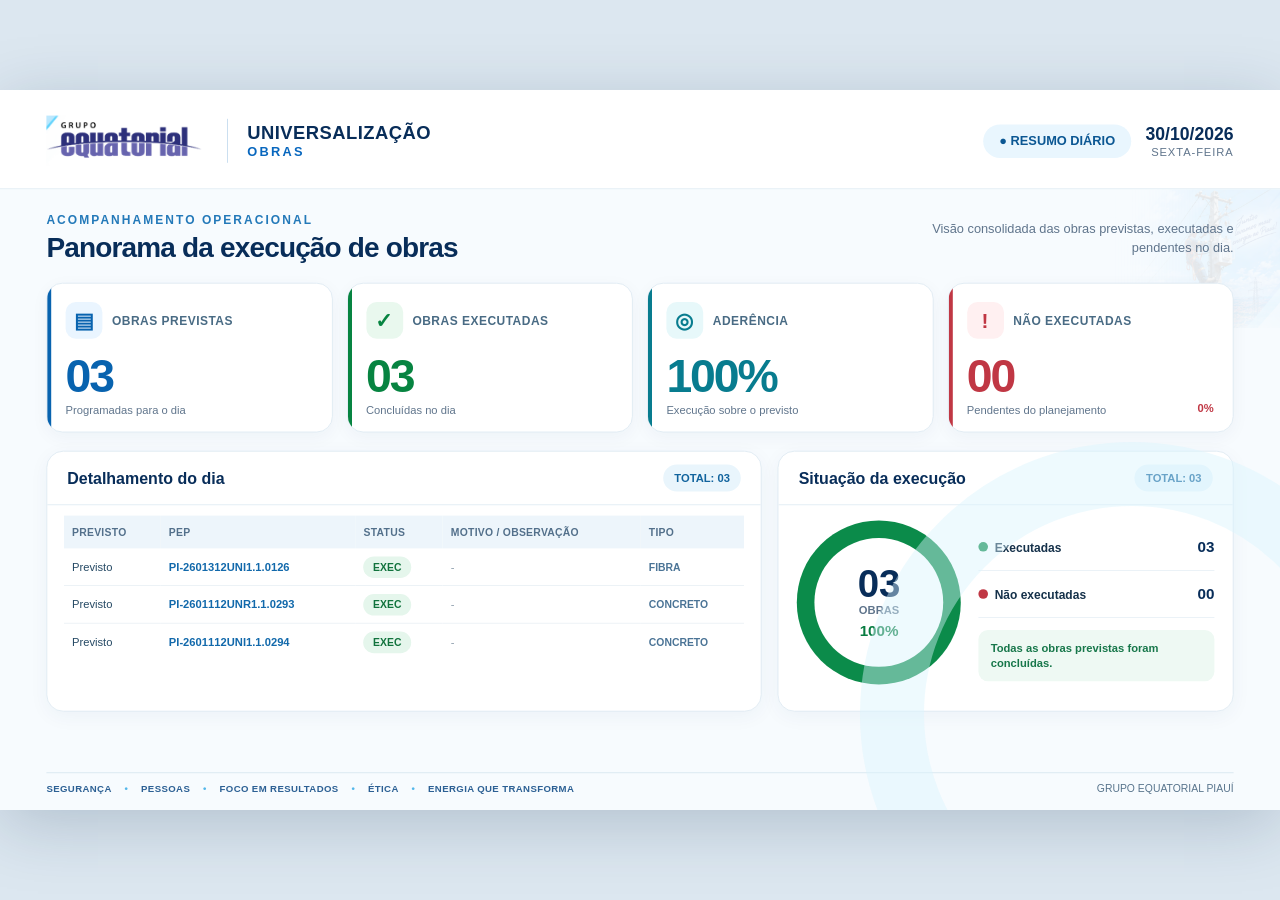
==== index.html @ 1943f54b "Rename resumo_diario_universalizacao_v2.html to index.html" ====
<!DOCTYPE html>
<html lang="pt-BR"><head><meta charset="UTF-8"><meta name="viewport" content="width=device-width, initial-scale=1.0"><title>Resumo Diário | Universalização de Obras</title>
<style>
:root{--navy:#082d59;--blue:#0867be;--light:#eff7ff;--cyan:#34c6f4;--green:#087c41;--red:#ba2033;--ink:#15314a;--muted:#60758c;--stroke:#dce9f2}
*{box-sizing:border-box}body{margin:0;background:#dce7f0;font-family:Inter,'Segoe UI',Arial,sans-serif;color:var(--ink);overflow:hidden}
#slide{width:1600px;height:900px;position:absolute;top:0;left:0;overflow:hidden;background:#f7fbfe;box-shadow:0 18px 80px #102d4b35;transform-origin:top left}
#slide:before{content:"";position:absolute;inset:0 0 auto;height:10px;background:linear-gradient(90deg,#002b61,#078be0 55%,#45c7f0)}
#slide:after{content:"";position:absolute;right:-155px;bottom:-220px;width:520px;height:520px;border-radius:50%;border:80px solid #d9f3fd70;pointer-events:none}
.header{position:relative;display:flex;align-items:center;justify-content:space-between;padding:24px 58px 20px;height:124px;background:#fff;border-bottom:1px solid var(--stroke)}
.identity{display:flex;align-items:center;gap:24px}.logo{width:202px;height:65px;object-fit:contain;object-position:left center}.separator{height:55px;width:1px;background:#bed8ed}.brandname{font-size:23px;font-weight:800;color:var(--navy);letter-spacing:.025em}.brandsub{font-size:16px;font-weight:700;color:var(--blue);letter-spacing:.18em;margin-top:2px}
.header-right{display:flex;gap:18px;align-items:center}.pill{background:#e9f6fe;color:#0b5793;padding:12px 20px;border-radius:30px;font-size:16px;font-weight:750}.datebox{text-align:right}.datebox strong{display:block;font-size:22px;color:var(--navy)}.datebox span{font-size:14px;color:var(--muted);text-transform:uppercase;letter-spacing:.08em}
.content{position:relative;padding:30px 58px 0}.intro{display:flex;justify-content:space-between;align-items:center;margin-bottom:24px}.eyebrow{font-size:15px;font-weight:800;letter-spacing:.17em;color:#2379b9;text-transform:uppercase}.intro h1{font-size:35px;letter-spacing:-.03em;color:var(--navy);margin:6px 0 0}.note{font-size:16px;color:var(--muted);max-width:440px;text-align:right;line-height:1.5}
.kpis{display:grid;grid-template-columns:repeat(4,1fr);gap:18px}.kpi{position:relative;background:#fff;border:1px solid var(--stroke);border-radius:20px;min-height:170px;padding:23px 23px 19px;box-shadow:0 6px 22px #0b37620b;overflow:hidden}.kpi:before{content:"";position:absolute;left:0;top:0;bottom:0;width:5px;background:var(--accent)}.kpi-heading{display:flex;align-items:center;gap:12px;color:#496b84;font-size:15px;font-weight:800;letter-spacing:.04em;text-transform:uppercase}.kpi-icon{display:grid;place-items:center;width:46px;height:46px;border-radius:13px;background:var(--iconbg);color:var(--accent);font-size:26px}.kpi-num{margin-top:17px;font-size:58px;font-weight:850;letter-spacing:-.045em;line-height:1;color:var(--accent)}.kpi-hint{font-size:14px;color:var(--muted);margin-top:6px}.kpi .detail{position:absolute;right:24px;bottom:22px;font-size:14px;font-weight:750;color:var(--accent)}
.lower{display:grid;grid-template-columns: 1.57fr 1fr;gap:20px;margin-top:23px}.panel{background:#fff;border:1px solid var(--stroke);border-radius:21px;overflow:hidden;box-shadow:0 6px 25px #0b37620c;height:326px}.panel-head{height:67px;display:flex;align-items:center;justify-content:space-between;border-bottom:1px solid var(--stroke);padding:0 25px}.panel-title{font-size:20px;font-weight:820;color:var(--navy)}.total-badge{color:#12649e;font-size:14px;font-weight:800;background:#e9f5fc;padding:9px 14px;border-radius:20px}.table-wrap{padding:13px 21px 20px}table{border-collapse:collapse;width:100%;font-size:15px}thead tr{background:#edf5fb;color:#53708b}th{text-align:left;padding:13px 10px;font-size:13px;text-transform:uppercase;letter-spacing:.025em}td{padding:15px 10px;border-bottom:1px solid #e8eff4;font-size:14px;color:#254964}tbody tr:last-child td{border-bottom:0} .pep{font-weight:750;color:#1269ab}.status{background:#e5f6ec;color:#11733d;font-size:13px;font-weight:800;padding:6px 12px;border-radius:15px;white-space:nowrap}.type{font-weight:750;color:#4b7496;font-size:13px}.empty{color:#91a1af}
.execution{display:flex;align-items:center;padding:19px 23px 16px;gap:22px}.donut{width:205px;height:205px;flex-shrink:0;display:grid;place-items:center;border-radius:50%;background:conic-gradient(#0b8b4a 0 var(--pct),#d7e7f0 var(--pct) 100%);position:relative}.donut:before{content:"";position:absolute;inset:22px;border-radius:50%;background:#fff}.donut-in{position:relative;text-align:center}.donut-in .big{font-size:48px;line-height:1;font-weight:850;color:var(--navy)}.donut-in .small{font-size:14px;color:var(--muted);font-weight:800}.donut-in .percent{font-size:19px;font-weight:850;color:var(--green);margin-top:8px}.legend{flex:1;min-width:0}.legendline{display:flex;justify-content:space-between;align-items:center;border-bottom:1px solid #e6eff6;padding:18px 0;font-size:15px;font-weight:750}.legendline:last-of-type{border-bottom:0}.dot{width:12px;height:12px;display:inline-block;border-radius:50%;margin-right:8px}.legendline strong{color:var(--navy);font-size:19px}.summary{margin-top:15px;border-radius:12px;background:#eef9f3;padding:13px 15px;color:#17774a;font-size:14px;font-weight:700;line-height:1.35}
.footer{position:absolute;left:58px;right:58px;bottom:19px;display:flex;align-items:center;justify-content:space-between;padding-top:12px;border-top:1px solid #d4e4ef;color:#58748c}.values{display:flex;align-items:center;gap:16px}.value{font-size:12px;font-weight:750;letter-spacing:.04em;color:#2c6094}.value:not(:last-child):after{content:'•';margin-left:16px;color:#54b7ea}.footright{font-size:13px}.corner-art{position:absolute;right:0;top:124px;height:174px;width:220px;opacity:.13;background-image:url('[data-uri]');background-size:cover;background-position:center 30%;mask-image:linear-gradient(90deg,transparent,black 55%);pointer-events:none}
@media print{@page{size:16in 9in;margin:0}body{background:#fff}#slide{transform:none!important;position:static;width:1600px;height:900px;box-shadow:none}}
</style></head><body><main id="slide"><header class="header"><div class="identity"><img class="logo" src="[data-uri]" alt="Grupo Equatorial"><div class="separator"></div><div><div class="brandname">UNIVERSALIZAÇÃO</div><div class="brandsub">OBRAS</div></div></div><div class="header-right"><div class="pill">● RESUMO DIÁRIO</div><div class="datebox"><strong id="date">30/10/2026</strong><span id="weekday">SEXTA-FEIRA</span></div></div></header><div class="corner-art"></div>
<section class="content"><div class="intro"><div><div class="eyebrow">Acompanhamento operacional</div><h1>Panorama da execução de obras</h1></div><div class="note">Visão consolidada das obras previstas, executadas e pendentes no dia.</div></div><section class="kpis"><article class="kpi" style="--accent:#0863af;--iconbg:#eaf5ff"><div class="kpi-heading"><span class="kpi-icon">▤</span>Obras previstas</div><div class="kpi-num" id="previstas">03</div><div class="kpi-hint">Programadas para o dia</div></article><article class="kpi" style="--accent:#078441;--iconbg:#e9f8ee"><div class="kpi-heading"><span class="kpi-icon">✓</span>Obras executadas</div><div class="kpi-num" id="executadas">03</div><div class="kpi-hint">Concluídas no dia</div></article><article class="kpi" style="--accent:#087c8f;--iconbg:#e7f8fa"><div class="kpi-heading"><span class="kpi-icon">◎</span>Aderência</div><div class="kpi-num" id="aderencia">100%</div><div class="kpi-hint">Execução sobre o previsto</div></article><article class="kpi" style="--accent:#c03744;--iconbg:#fff0f1"><div class="kpi-heading"><span class="kpi-icon">!</span>Não executadas</div><div class="kpi-num" id="naoexecutadas">00</div><div class="kpi-hint">Pendentes do planejamento</div><div class="detail" id="pctpendentes">0%</div></article></section>
<div class="lower"><article class="panel"><div class="panel-head"><span class="panel-title">Detalhamento do dia</span><span class="total-badge" id="total-table">TOTAL: 03</span></div><div class="table-wrap"><table><thead><tr><th>Previsto</th><th>PEP</th><th>Status</th><th>Motivo / observação</th><th>Tipo</th></tr></thead><tbody id="rows"></tbody></table></div></article><article class="panel"><div class="panel-head"><span class="panel-title">Situação da execução</span><span class="total-badge" id="total-chart">TOTAL: 03</span></div><div class="execution"><div class="donut" id="donut" style="--pct:100%"><div class="donut-in"><div class="big" id="donut-count">03</div><div class="small">OBRAS</div><div class="percent" id="donut-percent">100%</div></div></div><div class="legend"><div class="legendline"><span><i class="dot" style="background:#0b8b4a"></i>Executadas</span><strong id="l-exec">03</strong></div><div class="legendline"><span><i class="dot" style="background:#c03744"></i>Não executadas</span><strong id="l-pend">00</strong></div><div class="summary" id="summary">Todas as obras previstas foram concluídas.</div></div></div></article></div></section>
<footer class="footer"><div class="values"><span class="value">SEGURANÇA</span><span class="value">PESSOAS</span><span class="value">FOCO EM RESULTADOS</span><span class="value">ÉTICA</span><span class="value">ENERGIA QUE TRANSFORMA</span></div><div class="footright">GRUPO EQUATORIAL PIAUÍ</div></footer></main>
<script>
/* EDITE AQUI A DATA E AS OBRAS. O PAINEL SE ATUALIZA AUTOMATICAMENTE. */
const dados={data:'2026-10-30',obras:[
 {pep:'PI-2601312UNI1.1.0126',previsto:true,status:'EXEC',motivo:'-',tipo:'FIBRA'},
 {pep:'PI-2601112UNR1.1.0293',previsto:true,status:'EXEC',motivo:'-',tipo:'CONCRETO'},
 {pep:'PI-2601112UNI1.1.0294',previsto:true,status:'EXEC',motivo:'-',tipo:'CONCRETO'}
]};
const el=id=>document.getElementById(id),fmt=n=>String(n).padStart(2,'0');
const planned=dados.obras.filter(o=>o.previsto),total=planned.length,exec=planned.filter(o=>o.status.toUpperCase()==='EXEC').length,pending=total-exec,pct=total?Math.round(100*exec/total):0;
const date=new Date(dados.data+'T12:00:00');el('date').textContent=date.toLocaleDateString('pt-BR');el('weekday').textContent=date.toLocaleDateString('pt-BR',{weekday:'long'}).toUpperCase();
el('previstas').textContent=fmt(total);el('executadas').textContent=fmt(exec);el('naoexecutadas').textContent=fmt(pending);el('aderencia').textContent=pct+'%';el('pctpendentes').textContent=(total?Math.round(pending/total*100):0)+'%';
el('total-table').textContent='TOTAL: '+fmt(total);el('total-chart').textContent='TOTAL: '+fmt(total);el('donut-count').textContent=fmt(exec);el('donut-percent').textContent=pct+'%';el('donut').style.setProperty('--pct',pct+'%');el('l-exec').textContent=fmt(exec);el('l-pend').textContent=fmt(pending);el('summary').textContent=pending===0?'Todas as obras previstas foram concluídas.':`${exec} de ${total} obras previstas foram concluídas.`;
// Escapa os dados de entrada para exibição segura na tabela
const esc=s=>String(s??'').replace(/[&<>"']/g,c=>({'&':'&amp;','<':'&lt;','>':'&gt;','"':'&quot;',"'":'&#39;'}[c]));
el('rows').innerHTML=planned.map(o=>`<tr><td>Previsto</td><td class="pep">${esc(o.pep)}</td><td><span class="status" style="${o.status.toUpperCase()==='EXEC'?'':'background:#ffedf0;color:#ba2033'}">${esc(o.status)}</span></td><td class="empty">${esc(o.motivo)}</td><td class="type">${esc(o.tipo)}</td></tr>`).join('');
function resize(){let s=Math.min(innerWidth/1600,innerHeight/900);let node=el('slide');node.style.transform=`scale(${s})`;node.style.left=((innerWidth-1600*s)/2)+'px';node.style.top=((innerHeight-900*s)/2)+'px'}addEventListener('resize',resize);resize();
</script></body></html>
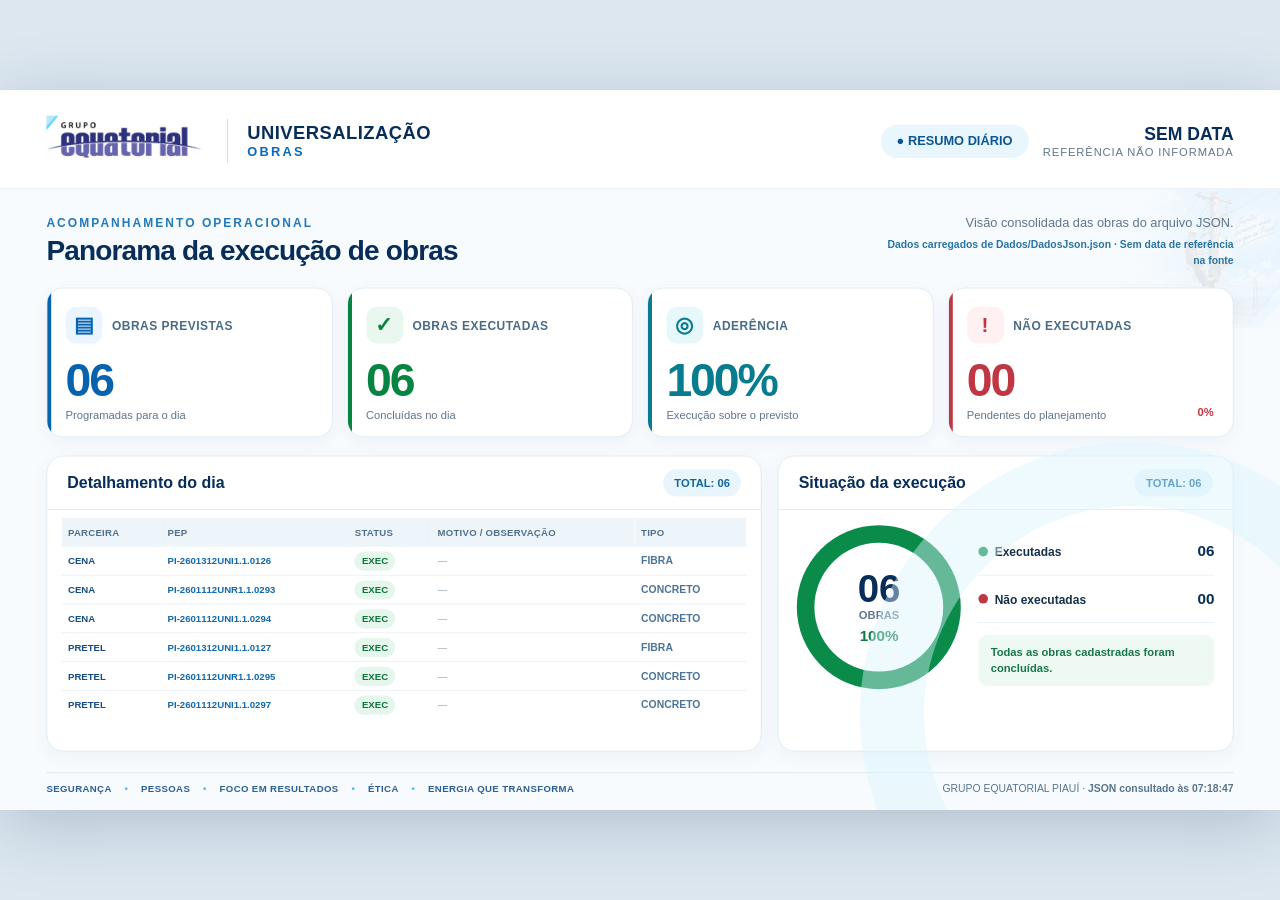
==== commit 98471bdb: "Add files via upload" ====
--- a/index.html
+++ b/index.html
@@ -1,38 +1,7 @@
 <!DOCTYPE html>
 <html lang="pt-BR"><head><meta charset="UTF-8"><meta name="viewport" content="width=device-width, initial-scale=1.0"><title>Resumo Diário | Universalização de Obras</title>
-<style>
-:root{--navy:#082d59;--blue:#0867be;--light:#eff7ff;--cyan:#34c6f4;--green:#087c41;--red:#ba2033;--ink:#15314a;--muted:#60758c;--stroke:#dce9f2}
-*{box-sizing:border-box}body{margin:0;background:#dce7f0;font-family:Inter,'Segoe UI',Arial,sans-serif;color:var(--ink);overflow:hidden}
-#slide{width:1600px;height:900px;position:absolute;top:0;left:0;overflow:hidden;background:#f7fbfe;box-shadow:0 18px 80px #102d4b35;transform-origin:top left}
-#slide:before{content:"";position:absolute;inset:0 0 auto;height:10px;background:linear-gradient(90deg,#002b61,#078be0 55%,#45c7f0)}
-#slide:after{content:"";position:absolute;right:-155px;bottom:-220px;width:520px;height:520px;border-radius:50%;border:80px solid #d9f3fd70;pointer-events:none}
-.header{position:relative;display:flex;align-items:center;justify-content:space-between;padding:24px 58px 20px;height:124px;background:#fff;border-bottom:1px solid var(--stroke)}
-.identity{display:flex;align-items:center;gap:24px}.logo{width:202px;height:65px;object-fit:contain;object-position:left center}.separator{height:55px;width:1px;background:#bed8ed}.brandname{font-size:23px;font-weight:800;color:var(--navy);letter-spacing:.025em}.brandsub{font-size:16px;font-weight:700;color:var(--blue);letter-spacing:.18em;margin-top:2px}
-.header-right{display:flex;gap:18px;align-items:center}.pill{background:#e9f6fe;color:#0b5793;padding:12px 20px;border-radius:30px;font-size:16px;font-weight:750}.datebox{text-align:right}.datebox strong{display:block;font-size:22px;color:var(--navy)}.datebox span{font-size:14px;color:var(--muted);text-transform:uppercase;letter-spacing:.08em}
-.content{position:relative;padding:30px 58px 0}.intro{display:flex;justify-content:space-between;align-items:center;margin-bottom:24px}.eyebrow{font-size:15px;font-weight:800;letter-spacing:.17em;color:#2379b9;text-transform:uppercase}.intro h1{font-size:35px;letter-spacing:-.03em;color:var(--navy);margin:6px 0 0}.note{font-size:16px;color:var(--muted);max-width:440px;text-align:right;line-height:1.5}
-.kpis{display:grid;grid-template-columns:repeat(4,1fr);gap:18px}.kpi{position:relative;background:#fff;border:1px solid var(--stroke);border-radius:20px;min-height:170px;padding:23px 23px 19px;box-shadow:0 6px 22px #0b37620b;overflow:hidden}.kpi:before{content:"";position:absolute;left:0;top:0;bottom:0;width:5px;background:var(--accent)}.kpi-heading{display:flex;align-items:center;gap:12px;color:#496b84;font-size:15px;font-weight:800;letter-spacing:.04em;text-transform:uppercase}.kpi-icon{display:grid;place-items:center;width:46px;height:46px;border-radius:13px;background:var(--iconbg);color:var(--accent);font-size:26px}.kpi-num{margin-top:17px;font-size:58px;font-weight:850;letter-spacing:-.045em;line-height:1;color:var(--accent)}.kpi-hint{font-size:14px;color:var(--muted);margin-top:6px}.kpi .detail{position:absolute;right:24px;bottom:22px;font-size:14px;font-weight:750;color:var(--accent)}
-.lower{display:grid;grid-template-columns: 1.57fr 1fr;gap:20px;margin-top:23px}.panel{background:#fff;border:1px solid var(--stroke);border-radius:21px;overflow:hidden;box-shadow:0 6px 25px #0b37620c;height:326px}.panel-head{height:67px;display:flex;align-items:center;justify-content:space-between;border-bottom:1px solid var(--stroke);padding:0 25px}.panel-title{font-size:20px;font-weight:820;color:var(--navy)}.total-badge{color:#12649e;font-size:14px;font-weight:800;background:#e9f5fc;padding:9px 14px;border-radius:20px}.table-wrap{padding:13px 21px 20px}table{border-collapse:collapse;width:100%;font-size:15px}thead tr{background:#edf5fb;color:#53708b}th{text-align:left;padding:13px 10px;font-size:13px;text-transform:uppercase;letter-spacing:.025em}td{padding:15px 10px;border-bottom:1px solid #e8eff4;font-size:14px;color:#254964}tbody tr:last-child td{border-bottom:0} .pep{font-weight:750;color:#1269ab}.status{background:#e5f6ec;color:#11733d;font-size:13px;font-weight:800;padding:6px 12px;border-radius:15px;white-space:nowrap}.type{font-weight:750;color:#4b7496;font-size:13px}.empty{color:#91a1af}
-.execution{display:flex;align-items:center;padding:19px 23px 16px;gap:22px}.donut{width:205px;height:205px;flex-shrink:0;display:grid;place-items:center;border-radius:50%;background:conic-gradient(#0b8b4a 0 var(--pct),#d7e7f0 var(--pct) 100%);position:relative}.donut:before{content:"";position:absolute;inset:22px;border-radius:50%;background:#fff}.donut-in{position:relative;text-align:center}.donut-in .big{font-size:48px;line-height:1;font-weight:850;color:var(--navy)}.donut-in .small{font-size:14px;color:var(--muted);font-weight:800}.donut-in .percent{font-size:19px;font-weight:850;color:var(--green);margin-top:8px}.legend{flex:1;min-width:0}.legendline{display:flex;justify-content:space-between;align-items:center;border-bottom:1px solid #e6eff6;padding:18px 0;font-size:15px;font-weight:750}.legendline:last-of-type{border-bottom:0}.dot{width:12px;height:12px;display:inline-block;border-radius:50%;margin-right:8px}.legendline strong{color:var(--navy);font-size:19px}.summary{margin-top:15px;border-radius:12px;background:#eef9f3;padding:13px 15px;color:#17774a;font-size:14px;font-weight:700;line-height:1.35}
-.footer{position:absolute;left:58px;right:58px;bottom:19px;display:flex;align-items:center;justify-content:space-between;padding-top:12px;border-top:1px solid #d4e4ef;color:#58748c}.values{display:flex;align-items:center;gap:16px}.value{font-size:12px;font-weight:750;letter-spacing:.04em;color:#2c6094}.value:not(:last-child):after{content:'•';margin-left:16px;color:#54b7ea}.footright{font-size:13px}.corner-art{position:absolute;right:0;top:124px;height:174px;width:220px;opacity:.13;background-image:url('[data-uri]');background-size:cover;background-position:center 30%;mask-image:linear-gradient(90deg,transparent,black 55%);pointer-events:none}
-@media print{@page{size:16in 9in;margin:0}body{background:#fff}#slide{transform:none!important;position:static;width:1600px;height:900px;box-shadow:none}}
-</style></head><body><main id="slide"><header class="header"><div class="identity"><img class="logo" src="[data-uri]" alt="Grupo Equatorial"><div class="separator"></div><div><div class="brandname">UNIVERSALIZAÇÃO</div><div class="brandsub">OBRAS</div></div></div><div class="header-right"><div class="pill">● RESUMO DIÁRIO</div><div class="datebox"><strong id="date">30/10/2026</strong><span id="weekday">SEXTA-FEIRA</span></div></div></header><div class="corner-art"></div>
-<section class="content"><div class="intro"><div><div class="eyebrow">Acompanhamento operacional</div><h1>Panorama da execução de obras</h1></div><div class="note">Visão consolidada das obras previstas, executadas e pendentes no dia.</div></div><section class="kpis"><article class="kpi" style="--accent:#0863af;--iconbg:#eaf5ff"><div class="kpi-heading"><span class="kpi-icon">▤</span>Obras previstas</div><div class="kpi-num" id="previstas">03</div><div class="kpi-hint">Programadas para o dia</div></article><article class="kpi" style="--accent:#078441;--iconbg:#e9f8ee"><div class="kpi-heading"><span class="kpi-icon">✓</span>Obras executadas</div><div class="kpi-num" id="executadas">03</div><div class="kpi-hint">Concluídas no dia</div></article><article class="kpi" style="--accent:#087c8f;--iconbg:#e7f8fa"><div class="kpi-heading"><span class="kpi-icon">◎</span>Aderência</div><div class="kpi-num" id="aderencia">100%</div><div class="kpi-hint">Execução sobre o previsto</div></article><article class="kpi" style="--accent:#c03744;--iconbg:#fff0f1"><div class="kpi-heading"><span class="kpi-icon">!</span>Não executadas</div><div class="kpi-num" id="naoexecutadas">00</div><div class="kpi-hint">Pendentes do planejamento</div><div class="detail" id="pctpendentes">0%</div></article></section>
-<div class="lower"><article class="panel"><div class="panel-head"><span class="panel-title">Detalhamento do dia</span><span class="total-badge" id="total-table">TOTAL: 03</span></div><div class="table-wrap"><table><thead><tr><th>Previsto</th><th>PEP</th><th>Status</th><th>Motivo / observação</th><th>Tipo</th></tr></thead><tbody id="rows"></tbody></table></div></article><article class="panel"><div class="panel-head"><span class="panel-title">Situação da execução</span><span class="total-badge" id="total-chart">TOTAL: 03</span></div><div class="execution"><div class="donut" id="donut" style="--pct:100%"><div class="donut-in"><div class="big" id="donut-count">03</div><div class="small">OBRAS</div><div class="percent" id="donut-percent">100%</div></div></div><div class="legend"><div class="legendline"><span><i class="dot" style="background:#0b8b4a"></i>Executadas</span><strong id="l-exec">03</strong></div><div class="legendline"><span><i class="dot" style="background:#c03744"></i>Não executadas</span><strong id="l-pend">00</strong></div><div class="summary" id="summary">Todas as obras previstas foram concluídas.</div></div></div></article></div></section>
-<footer class="footer"><div class="values"><span class="value">SEGURANÇA</span><span class="value">PESSOAS</span><span class="value">FOCO EM RESULTADOS</span><span class="value">ÉTICA</span><span class="value">ENERGIA QUE TRANSFORMA</span></div><div class="footright">GRUPO EQUATORIAL PIAUÍ</div></footer></main>
-<script>
-/* EDITE AQUI A DATA E AS OBRAS. O PAINEL SE ATUALIZA AUTOMATICAMENTE. */
-const dados={data:'2026-10-30',obras:[
- {pep:'PI-2601312UNI1.1.0126',previsto:true,status:'EXEC',motivo:'-',tipo:'FIBRA'},
- {pep:'PI-2601112UNR1.1.0293',previsto:true,status:'EXEC',motivo:'-',tipo:'CONCRETO'},
- {pep:'PI-2601112UNI1.1.0294',previsto:true,status:'EXEC',motivo:'-',tipo:'CONCRETO'}
-]};
-const el=id=>document.getElementById(id),fmt=n=>String(n).padStart(2,'0');
-const planned=dados.obras.filter(o=>o.previsto),total=planned.length,exec=planned.filter(o=>o.status.toUpperCase()==='EXEC').length,pending=total-exec,pct=total?Math.round(100*exec/total):0;
-const date=new Date(dados.data+'T12:00:00');el('date').textContent=date.toLocaleDateString('pt-BR');el('weekday').textContent=date.toLocaleDateString('pt-BR',{weekday:'long'}).toUpperCase();
-el('previstas').textContent=fmt(total);el('executadas').textContent=fmt(exec);el('naoexecutadas').textContent=fmt(pending);el('aderencia').textContent=pct+'%';el('pctpendentes').textContent=(total?Math.round(pending/total*100):0)+'%';
-el('total-table').textContent='TOTAL: '+fmt(total);el('total-chart').textContent='TOTAL: '+fmt(total);el('donut-count').textContent=fmt(exec);el('donut-percent').textContent=pct+'%';el('donut').style.setProperty('--pct',pct+'%');el('l-exec').textContent=fmt(exec);el('l-pend').textContent=fmt(pending);el('summary').textContent=pending===0?'Todas as obras previstas foram concluídas.':`${exec} de ${total} obras previstas foram concluídas.`;
-// Escapa os dados de entrada para exibição segura na tabela
-const esc=s=>String(s??'').replace(/[&<>"']/g,c=>({'&':'&amp;','<':'&lt;','>':'&gt;','"':'&quot;',"'":'&#39;'}[c]));
-el('rows').innerHTML=planned.map(o=>`<tr><td>Previsto</td><td class="pep">${esc(o.pep)}</td><td><span class="status" style="${o.status.toUpperCase()==='EXEC'?'':'background:#ffedf0;color:#ba2033'}">${esc(o.status)}</span></td><td class="empty">${esc(o.motivo)}</td><td class="type">${esc(o.tipo)}</td></tr>`).join('');
-function resize(){let s=Math.min(innerWidth/1600,innerHeight/900);let node=el('slide');node.style.transform=`scale(${s})`;node.style.left=((innerWidth-1600*s)/2)+'px';node.style.top=((innerHeight-900*s)/2)+'px'}addEventListener('resize',resize);resize();
-</script></body></html>
+<link rel="stylesheet" href="./css/style.css"></head><body><main id="slide"><header class="header"><div class="identity"><img class="logo" src="[data-uri]" alt="Grupo Equatorial"><div class="separator"></div><div><div class="brandname">UNIVERSALIZAÇÃO</div><div class="brandsub">OBRAS</div></div></div><div class="header-right"><div class="pill">● RESUMO DIÁRIO</div><div class="datebox"><strong id="date">30/10/2026</strong><span id="weekday">SEXTA-FEIRA</span></div></div></header><div class="corner-art"></div>
+<section class="content"><div class="intro"><div><div class="eyebrow">Acompanhamento operacional</div><h1>Panorama da execução de obras</h1></div><div class="note">Visão consolidada das obras do arquivo JSON. <span id="data-status" role="status" aria-live="polite">Carregando dados...</span></div></div><section class="kpis"><article class="kpi" style="--accent:#0863af;--iconbg:#eaf5ff"><div class="kpi-heading"><span class="kpi-icon">▤</span>Obras previstas</div><div class="kpi-num" id="previstas">03</div><div class="kpi-hint">Programadas para o dia</div></article><article class="kpi" style="--accent:#078441;--iconbg:#e9f8ee"><div class="kpi-heading"><span class="kpi-icon">✓</span>Obras executadas</div><div class="kpi-num" id="executadas">03</div><div class="kpi-hint">Concluídas no dia</div></article><article class="kpi" style="--accent:#087c8f;--iconbg:#e7f8fa"><div class="kpi-heading"><span class="kpi-icon">◎</span>Aderência</div><div class="kpi-num" id="aderencia">100%</div><div class="kpi-hint">Execução sobre o previsto</div></article><article class="kpi" style="--accent:#c03744;--iconbg:#fff0f1"><div class="kpi-heading"><span class="kpi-icon">!</span>Não executadas</div><div class="kpi-num" id="naoexecutadas">00</div><div class="kpi-hint">Pendentes do planejamento</div><div class="detail" id="pctpendentes">0%</div></article></section>
+<div class="lower"><article class="panel"><div class="panel-head"><span class="panel-title">Detalhamento do dia</span><span class="total-badge" id="total-table">TOTAL: 03</span></div><div class="table-wrap"><table><thead><tr><th>Parceira</th><th>PEP</th><th>Status</th><th>Motivo / observação</th><th>Tipo</th></tr></thead><tbody id="rows"></tbody></table></div></article><article class="panel"><div class="panel-head"><span class="panel-title">Situação da execução</span><span class="total-badge" id="total-chart">TOTAL: 03</span></div><div class="execution"><div class="donut" id="donut" style="--pct:100%"><div class="donut-in"><div class="big" id="donut-count">03</div><div class="small">OBRAS</div><div class="percent" id="donut-percent">100%</div></div></div><div class="legend"><div class="legendline"><span><i class="dot" style="background:#0b8b4a"></i>Executadas</span><strong id="l-exec">03</strong></div><div class="legendline"><span><i class="dot" style="background:#c03744"></i>Não executadas</span><strong id="l-pend">00</strong></div><div class="summary" id="summary">Todas as obras previstas foram concluídas.</div></div></div></article></div></section>
+<footer class="footer"><div class="values"><span class="value">SEGURANÇA</span><span class="value">PESSOAS</span><span class="value">FOCO EM RESULTADOS</span><span class="value">ÉTICA</span><span class="value">ENERGIA QUE TRANSFORMA</span></div><div class="footright">GRUPO EQUATORIAL PIAUÍ · <span id="last-check">Aguardando JSON</span></div></footer></main>
+<script src="./js/script.js" defer></script></body></html>
--- a/css/style.css
+++ b/css/style.css
@@ -0,0 +1,14 @@
+:root{--navy:#082d59;--blue:#0867be;--light:#eff7ff;--cyan:#34c6f4;--green:#087c41;--red:#ba2033;--ink:#15314a;--muted:#60758c;--stroke:#dce9f2}
+*{box-sizing:border-box}body{margin:0;background:#dce7f0;font-family:Inter,'Segoe UI',Arial,sans-serif;color:var(--ink);overflow:hidden}
+#slide{width:1600px;height:900px;position:absolute;top:0;left:0;overflow:hidden;background:#f7fbfe;box-shadow:0 18px 80px #102d4b35;transform-origin:top left}
+#slide:before{content:"";position:absolute;inset:0 0 auto;height:10px;background:linear-gradient(90deg,#002b61,#078be0 55%,#45c7f0)}
+#slide:after{content:"";position:absolute;right:-155px;bottom:-220px;width:520px;height:520px;border-radius:50%;border:80px solid #d9f3fd70;pointer-events:none}
+.header{position:relative;display:flex;align-items:center;justify-content:space-between;padding:24px 58px 20px;height:124px;background:#fff;border-bottom:1px solid var(--stroke)}
+.identity{display:flex;align-items:center;gap:24px}.logo{width:202px;height:65px;object-fit:contain;object-position:left center}.separator{height:55px;width:1px;background:#bed8ed}.brandname{font-size:23px;font-weight:800;color:var(--navy);letter-spacing:.025em}.brandsub{font-size:16px;font-weight:700;color:var(--blue);letter-spacing:.18em;margin-top:2px}
+.header-right{display:flex;gap:18px;align-items:center}.pill{background:#e9f6fe;color:#0b5793;padding:12px 20px;border-radius:30px;font-size:16px;font-weight:750}.datebox{text-align:right}.datebox strong{display:block;font-size:22px;color:var(--navy)}.datebox span{font-size:14px;color:var(--muted);text-transform:uppercase;letter-spacing:.08em}
+.content{position:relative;padding:30px 58px 0}.intro{display:flex;justify-content:space-between;align-items:center;margin-bottom:24px}.eyebrow{font-size:15px;font-weight:800;letter-spacing:.17em;color:#2379b9;text-transform:uppercase}.intro h1{font-size:35px;letter-spacing:-.03em;color:var(--navy);margin:6px 0 0}.note{font-size:16px;color:var(--muted);max-width:440px;text-align:right;line-height:1.5}
+.kpis{display:grid;grid-template-columns:repeat(4,1fr);gap:18px}.kpi{position:relative;background:#fff;border:1px solid var(--stroke);border-radius:20px;min-height:170px;padding:23px 23px 19px;box-shadow:0 6px 22px #0b37620b;overflow:hidden}.kpi:before{content:"";position:absolute;left:0;top:0;bottom:0;width:5px;background:var(--accent)}.kpi-heading{display:flex;align-items:center;gap:12px;color:#496b84;font-size:15px;font-weight:800;letter-spacing:.04em;text-transform:uppercase}.kpi-icon{display:grid;place-items:center;width:46px;height:46px;border-radius:13px;background:var(--iconbg);color:var(--accent);font-size:26px}.kpi-num{margin-top:17px;font-size:58px;font-weight:850;letter-spacing:-.045em;line-height:1;color:var(--accent)}.kpi-hint{font-size:14px;color:var(--muted);margin-top:6px}.kpi .detail{position:absolute;right:24px;bottom:22px;font-size:14px;font-weight:750;color:var(--accent)}
+.lower{display:grid;grid-template-columns: 1.57fr 1fr;gap:20px;margin-top:23px}.panel{background:#fff;border:1px solid var(--stroke);border-radius:21px;overflow:hidden;box-shadow:0 6px 25px #0b37620c;height:370px}.panel-head{height:67px;display:flex;align-items:center;justify-content:space-between;border-bottom:1px solid var(--stroke);padding:0 25px}.panel-title{font-size:20px;font-weight:820;color:var(--navy)}.total-badge{color:#12649e;font-size:14px;font-weight:800;background:#e9f5fc;padding:9px 14px;border-radius:20px}.table-wrap{padding:10px 18px 12px;max-height:302px;overflow:auto;scrollbar-width:thin}table{border-collapse:collapse;width:100%;font-size:15px}thead tr{background:#edf5fb;color:#53708b;position:sticky;top:0;z-index:1}th{text-align:left;padding:11px 8px;font-size:12px;text-transform:uppercase;letter-spacing:.025em}td{padding:10px 8px;border-bottom:1px solid #e8eff4;font-size:12px;color:#254964}tbody tr:last-child td{border-bottom:0} .pep{white-space:nowrap;font-weight:750;color:#1269ab}.status{background:#e5f6ec;color:#11733d;font-size:12px;font-weight:800;padding:5px 9px;border-radius:15px;white-space:nowrap}.parceira{font-weight:800;color:#174d83}.type{font-weight:750;color:#4b7496;font-size:13px}.empty{color:#91a1af}
+.execution{display:flex;align-items:center;padding:19px 23px 16px;gap:22px}.donut{width:205px;height:205px;flex-shrink:0;display:grid;place-items:center;border-radius:50%;background:conic-gradient(#0b8b4a 0 var(--pct),#d7e7f0 var(--pct) 100%);position:relative}.donut:before{content:"";position:absolute;inset:22px;border-radius:50%;background:#fff}.donut-in{position:relative;text-align:center}.donut-in .big{font-size:48px;line-height:1;font-weight:850;color:var(--navy)}.donut-in .small{font-size:14px;color:var(--muted);font-weight:800}.donut-in .percent{font-size:19px;font-weight:850;color:var(--green);margin-top:8px}.legend{flex:1;min-width:0}.legendline{display:flex;justify-content:space-between;align-items:center;border-bottom:1px solid #e6eff6;padding:18px 0;font-size:15px;font-weight:750}.legendline:last-of-type{border-bottom:0}.dot{width:12px;height:12px;display:inline-block;border-radius:50%;margin-right:8px}.legendline strong{color:var(--navy);font-size:19px}.summary{margin-top:15px;border-radius:12px;background:#eef9f3;padding:13px 15px;color:#17774a;font-size:14px;font-weight:700;line-height:1.35}
+.footer{position:absolute;left:58px;right:58px;bottom:19px;display:flex;align-items:center;justify-content:space-between;padding-top:12px;border-top:1px solid #d4e4ef;color:#58748c}.values{display:flex;align-items:center;gap:16px}.value{font-size:12px;font-weight:750;letter-spacing:.04em;color:#2c6094}.value:not(:last-child):after{content:'•';margin-left:16px;color:#54b7ea}.footright{font-size:13px}.corner-art{position:absolute;right:0;top:124px;height:174px;width:220px;opacity:.13;background-image:url('[data-uri]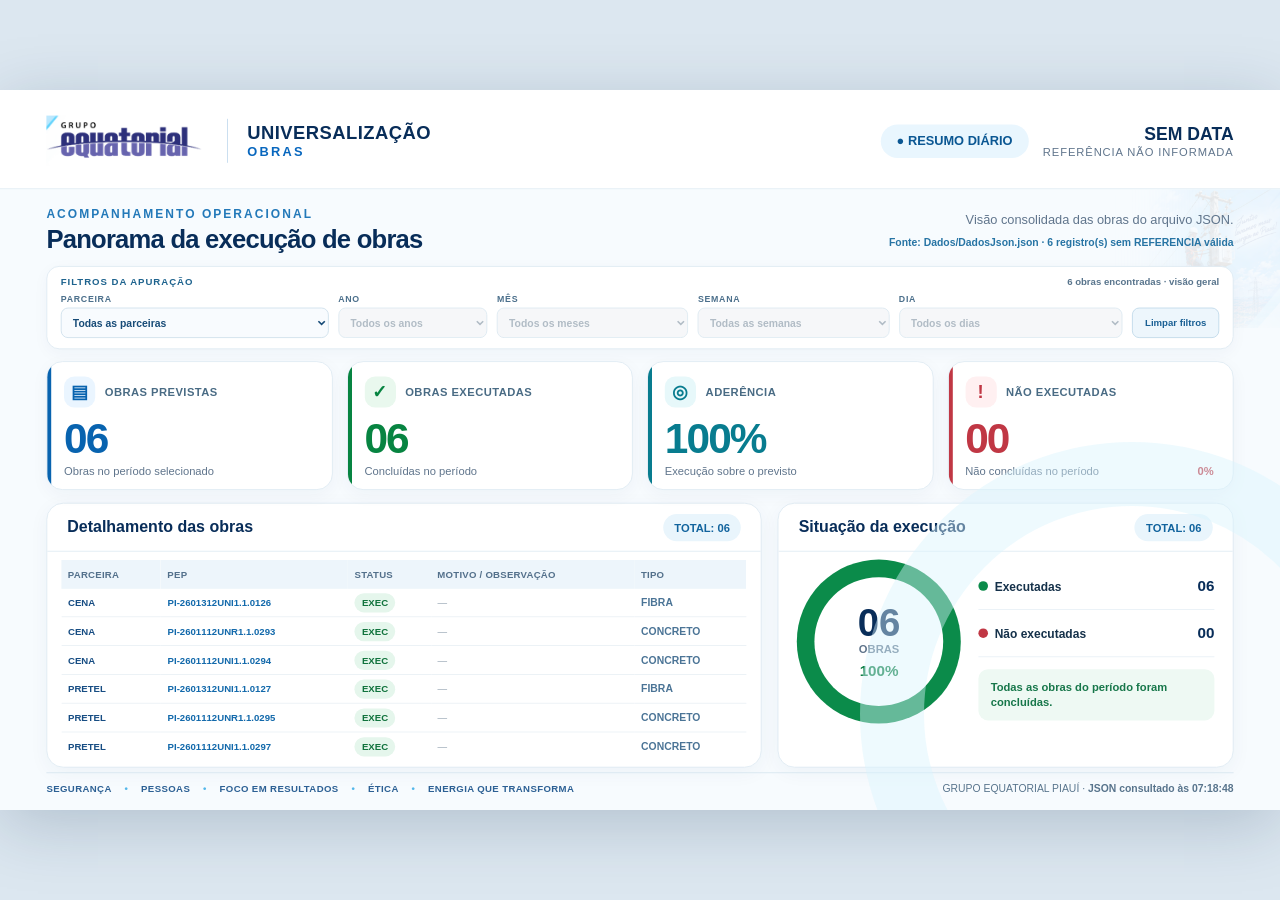
==== commit facc9541: "Add files via upload" ====
--- a/index.html
+++ b/index.html
@@ -1,7 +1,16 @@
 <!DOCTYPE html>
 <html lang="pt-BR"><head><meta charset="UTF-8"><meta name="viewport" content="width=device-width, initial-scale=1.0"><title>Resumo Diário | Universalização de Obras</title>
 <link rel="stylesheet" href="./css/style.css"></head><body><main id="slide"><header class="header"><div class="identity"><img class="logo" src="[data-uri]" alt="Grupo Equatorial"><div class="separator"></div><div><div class="brandname">UNIVERSALIZAÇÃO</div><div class="brandsub">OBRAS</div></div></div><div class="header-right"><div class="pill">● RESUMO DIÁRIO</div><div class="datebox"><strong id="date">30/10/2026</strong><span id="weekday">SEXTA-FEIRA</span></div></div></header><div class="corner-art"></div>
-<section class="content"><div class="intro"><div><div class="eyebrow">Acompanhamento operacional</div><h1>Panorama da execução de obras</h1></div><div class="note">Visão consolidada das obras do arquivo JSON. <span id="data-status" role="status" aria-live="polite">Carregando dados...</span></div></div><section class="kpis"><article class="kpi" style="--accent:#0863af;--iconbg:#eaf5ff"><div class="kpi-heading"><span class="kpi-icon">▤</span>Obras previstas</div><div class="kpi-num" id="previstas">03</div><div class="kpi-hint">Programadas para o dia</div></article><article class="kpi" style="--accent:#078441;--iconbg:#e9f8ee"><div class="kpi-heading"><span class="kpi-icon">✓</span>Obras executadas</div><div class="kpi-num" id="executadas">03</div><div class="kpi-hint">Concluídas no dia</div></article><article class="kpi" style="--accent:#087c8f;--iconbg:#e7f8fa"><div class="kpi-heading"><span class="kpi-icon">◎</span>Aderência</div><div class="kpi-num" id="aderencia">100%</div><div class="kpi-hint">Execução sobre o previsto</div></article><article class="kpi" style="--accent:#c03744;--iconbg:#fff0f1"><div class="kpi-heading"><span class="kpi-icon">!</span>Não executadas</div><div class="kpi-num" id="naoexecutadas">00</div><div class="kpi-hint">Pendentes do planejamento</div><div class="detail" id="pctpendentes">0%</div></article></section>
-<div class="lower"><article class="panel"><div class="panel-head"><span class="panel-title">Detalhamento do dia</span><span class="total-badge" id="total-table">TOTAL: 03</span></div><div class="table-wrap"><table><thead><tr><th>Parceira</th><th>PEP</th><th>Status</th><th>Motivo / observação</th><th>Tipo</th></tr></thead><tbody id="rows"></tbody></table></div></article><article class="panel"><div class="panel-head"><span class="panel-title">Situação da execução</span><span class="total-badge" id="total-chart">TOTAL: 03</span></div><div class="execution"><div class="donut" id="donut" style="--pct:100%"><div class="donut-in"><div class="big" id="donut-count">03</div><div class="small">OBRAS</div><div class="percent" id="donut-percent">100%</div></div></div><div class="legend"><div class="legendline"><span><i class="dot" style="background:#0b8b4a"></i>Executadas</span><strong id="l-exec">03</strong></div><div class="legendline"><span><i class="dot" style="background:#c03744"></i>Não executadas</span><strong id="l-pend">00</strong></div><div class="summary" id="summary">Todas as obras previstas foram concluídas.</div></div></div></article></div></section>
+<section class="content"><div class="intro"><div><div class="eyebrow">Acompanhamento operacional</div><h1>Panorama da execução de obras</h1></div><div class="note">Visão consolidada das obras do arquivo JSON. <span id="data-status" role="status" aria-live="polite">Carregando dados...</span></div></div><section class="filterbar" aria-label="Filtros de apuração">
+<div class="filterbar-head"><span class="filter-title">FILTROS DA APURAÇÃO</span><span class="filter-result" id="filter-result">Todos os registros</span></div>
+<div class="filter-controls">
+<label class="filter-field">PARCEIRA<select id="f-parceira" aria-label="Filtrar por parceira"><option value="">Todas as parceiras</option></select></label>
+<label class="filter-field">ANO<select id="f-ano" aria-label="Filtrar por ano"><option value="">Todos os anos</option></select></label>
+<label class="filter-field">MÊS<select id="f-mes" aria-label="Filtrar por mês"><option value="">Todos os meses</option></select></label>
+<label class="filter-field">SEMANA<select id="f-semana" aria-label="Filtrar por semana"><option value="">Todas as semanas</option></select></label>
+<label class="filter-field">DIA<select id="f-dia" aria-label="Filtrar por dia"><option value="">Todos os dias</option></select></label>
+<button type="button" id="clear-filters" class="filter-reset">Limpar filtros</button>
+</div></section><section class="kpis"><article class="kpi" style="--accent:#0863af;--iconbg:#eaf5ff"><div class="kpi-heading"><span class="kpi-icon">▤</span>Obras previstas</div><div class="kpi-num" id="previstas">03</div><div class="kpi-hint">Obras no período selecionado</div></article><article class="kpi" style="--accent:#078441;--iconbg:#e9f8ee"><div class="kpi-heading"><span class="kpi-icon">✓</span>Obras executadas</div><div class="kpi-num" id="executadas">03</div><div class="kpi-hint">Concluídas no período</div></article><article class="kpi" style="--accent:#087c8f;--iconbg:#e7f8fa"><div class="kpi-heading"><span class="kpi-icon">◎</span>Aderência</div><div class="kpi-num" id="aderencia">100%</div><div class="kpi-hint">Execução sobre o previsto</div></article><article class="kpi" style="--accent:#c03744;--iconbg:#fff0f1"><div class="kpi-heading"><span class="kpi-icon">!</span>Não executadas</div><div class="kpi-num" id="naoexecutadas">00</div><div class="kpi-hint">Não concluídas no período</div><div class="detail" id="pctpendentes">0%</div></article></section>
+<div class="lower"><article class="panel"><div class="panel-head"><span class="panel-title">Detalhamento das obras</span><span class="total-badge" id="total-table">TOTAL: 03</span></div><div class="table-wrap"><table><thead><tr><th>Parceira</th><th>PEP</th><th>Status</th><th>Motivo / observação</th><th>Tipo</th></tr></thead><tbody id="rows"></tbody></table></div></article><article class="panel"><div class="panel-head"><span class="panel-title">Situação da execução</span><span class="total-badge" id="total-chart">TOTAL: 03</span></div><div class="execution"><div class="donut" id="donut" style="--pct:100%"><div class="donut-in"><div class="big" id="donut-count">03</div><div class="small">OBRAS</div><div class="percent" id="donut-percent">100%</div></div></div><div class="legend"><div class="legendline"><span><i class="dot" style="background:#0b8b4a"></i>Executadas</span><strong id="l-exec">03</strong></div><div class="legendline"><span><i class="dot" style="background:#c03744"></i>Não executadas</span><strong id="l-pend">00</strong></div><div class="summary" id="summary">Todas as obras previstas foram concluídas.</div></div></div></article></div></section>
 <footer class="footer"><div class="values"><span class="value">SEGURANÇA</span><span class="value">PESSOAS</span><span class="value">FOCO EM RESULTADOS</span><span class="value">ÉTICA</span><span class="value">ENERGIA QUE TRANSFORMA</span></div><div class="footright">GRUPO EQUATORIAL PIAUÍ · <span id="last-check">Aguardando JSON</span></div></footer></main>
 <script src="./js/script.js" defer></script></body></html>
--- a/css/style.css
+++ b/css/style.css
@@ -12,3 +12,29 @@
 .execution{display:flex;align-items:center;padding:19px 23px 16px;gap:22px}.donut{width:205px;height:205px;flex-shrink:0;display:grid;place-items:center;border-radius:50%;background:conic-gradient(#0b8b4a 0 var(--pct),#d7e7f0 var(--pct) 100%);position:relative}.donut:before{content:"";position:absolute;inset:22px;border-radius:50%;background:#fff}.donut-in{position:relative;text-align:center}.donut-in .big{font-size:48px;line-height:1;font-weight:850;color:var(--navy)}.donut-in .small{font-size:14px;color:var(--muted);font-weight:800}.donut-in .percent{font-size:19px;font-weight:850;color:var(--green);margin-top:8px}.legend{flex:1;min-width:0}.legendline{display:flex;justify-content:space-between;align-items:center;border-bottom:1px solid #e6eff6;padding:18px 0;font-size:15px;font-weight:750}.legendline:last-of-type{border-bottom:0}.dot{width:12px;height:12px;display:inline-block;border-radius:50%;margin-right:8px}.legendline strong{color:var(--navy);font-size:19px}.summary{margin-top:15px;border-radius:12px;background:#eef9f3;padding:13px 15px;color:#17774a;font-size:14px;font-weight:700;line-height:1.35}
 .footer{position:absolute;left:58px;right:58px;bottom:19px;display:flex;align-items:center;justify-content:space-between;padding-top:12px;border-top:1px solid #d4e4ef;color:#58748c}.values{display:flex;align-items:center;gap:16px}.value{font-size:12px;font-weight:750;letter-spacing:.04em;color:#2c6094}.value:not(:last-child):after{content:'•';margin-left:16px;color:#54b7ea}.footright{font-size:13px}.corner-art{position:absolute;right:0;top:124px;height:174px;width:220px;opacity:.13;background-image:url('[data-uri]');background-size:cover;background-position:center 30%;mask-image:linear-gradient(90deg,transparent,black 55%);pointer-events:none}
 #data-status{display:block;font-size:13px;margin-top:6px;color:#2774a4;font-weight:650}#data-status.error{color:#b42332}#last-check{font-weight:700}@media print{@page{size:16in 9in;margin:0}body{background:#fff}#slide{transform:none!important;position:static;width:1600px;height:900px;box-shadow:none}}
+
+/* Filtros de apuração: mesmos dados alimentam KPIs, tabela e gráfico. */
+.content{padding-top:22px}
+.intro{margin-bottom:14px}
+.intro h1{font-size:32px}
+.filterbar{background:#fff;border:1px solid var(--stroke);border-radius:16px;padding:12px 17px 13px;margin-bottom:15px;box-shadow:0 5px 20px #0b37620a}
+.filterbar-head{display:flex;align-items:center;justify-content:space-between;margin-bottom:8px;gap:15px}
+.filter-title{font-size:12px;letter-spacing:.1em;font-weight:850;color:#1e638e}
+.filter-result{font-size:12px;font-weight:700;color:#58748c;white-space:nowrap}
+.filter-controls{display:grid;grid-template-columns:1.4fr .78fr 1fr 1fr 1.17fr auto;align-items:end;gap:12px}
+.filter-field{display:flex;flex-direction:column;gap:5px;font-size:11px;letter-spacing:.08em;font-weight:800;color:#4b6f8b}
+.filter-field select{height:38px;min-width:0;width:100%;border:1px solid #cbddea;border-radius:9px;background:#f8fbfe;padding:0 10px;color:#174b77;font:700 13px 'Segoe UI',Arial,sans-serif;cursor:pointer}
+.filter-field select:focus-visible,.filter-reset:focus-visible{outline:3px solid #45b2ec;outline-offset:2px}
+.filter-field select:disabled{color:#91a0ae;background:#f3f5f7;cursor:not-allowed}
+.filter-reset{height:38px;border:1px solid #bad6e8;border-radius:9px;background:#edf6fc;color:#1a6094;font:800 12px 'Segoe UI',Arial,sans-serif;padding:0 15px;cursor:pointer;white-space:nowrap}
+.filter-reset:hover{background:#dcefff}
+.kpi{min-height:152px;padding:18px 21px 15px}
+.kpi-heading{font-size:14px}
+.kpi-icon{width:39px;height:39px;font-size:23px}
+.kpi-num{font-size:53px;margin-top:12px}
+.kpi .detail{bottom:15px}
+.lower{margin-top:16px}
+.panel{height:331px}
+.panel-head{height:60px}
+.table-wrap{max-height:271px}
+.execution{padding-top:10px}
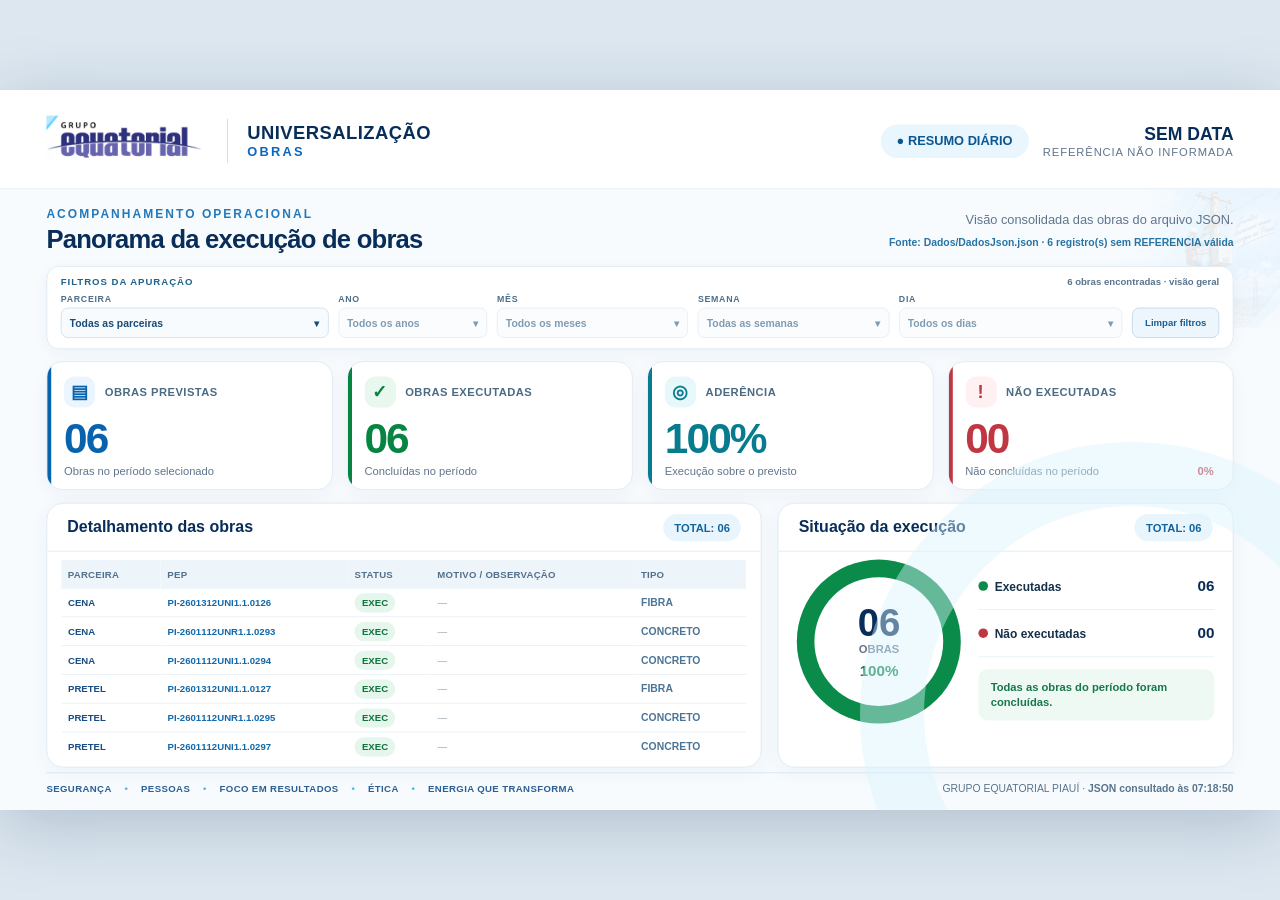
==== commit 86b8473e: "Add files via upload" ====
--- a/index.html
+++ b/index.html
@@ -4,11 +4,11 @@
 <section class="content"><div class="intro"><div><div class="eyebrow">Acompanhamento operacional</div><h1>Panorama da execução de obras</h1></div><div class="note">Visão consolidada das obras do arquivo JSON. <span id="data-status" role="status" aria-live="polite">Carregando dados...</span></div></div><section class="filterbar" aria-label="Filtros de apuração">
 <div class="filterbar-head"><span class="filter-title">FILTROS DA APURAÇÃO</span><span class="filter-result" id="filter-result">Todos os registros</span></div>
 <div class="filter-controls">
-<label class="filter-field">PARCEIRA<select id="f-parceira" aria-label="Filtrar por parceira"><option value="">Todas as parceiras</option></select></label>
-<label class="filter-field">ANO<select id="f-ano" aria-label="Filtrar por ano"><option value="">Todos os anos</option></select></label>
-<label class="filter-field">MÊS<select id="f-mes" aria-label="Filtrar por mês"><option value="">Todos os meses</option></select></label>
-<label class="filter-field">SEMANA<select id="f-semana" aria-label="Filtrar por semana"><option value="">Todas as semanas</option></select></label>
-<label class="filter-field">DIA<select id="f-dia" aria-label="Filtrar por dia"><option value="">Todos os dias</option></select></label>
+<div class="filter-field"><span class="filter-label">PARCEIRA</span><div class="multi-filter" id="mf-parceira"><button type="button" id="f-parceira" class="multi-trigger" aria-haspopup="true" aria-expanded="false" aria-controls="options-parceira" aria-label="Filtrar por parceira: seleção múltipla"><span class="multi-text">Todos</span><span class="multi-chevron" aria-hidden="true">▾</span></button><div class="multi-menu" id="options-parceira" hidden><div class="multi-menu-head"><strong>Selecionar parceira</strong><button type="button" class="multi-clear" data-key="parceira">Limpar</button></div><div class="multi-items" role="group" aria-label="Opções de parceira"></div></div></div></div>
+<div class="filter-field"><span class="filter-label">ANO</span><div class="multi-filter" id="mf-ano"><button type="button" id="f-ano" class="multi-trigger" aria-haspopup="true" aria-expanded="false" aria-controls="options-ano" aria-label="Filtrar por ano: seleção múltipla"><span class="multi-text">Todos</span><span class="multi-chevron" aria-hidden="true">▾</span></button><div class="multi-menu" id="options-ano" hidden><div class="multi-menu-head"><strong>Selecionar ano</strong><button type="button" class="multi-clear" data-key="ano">Limpar</button></div><div class="multi-items" role="group" aria-label="Opções de ano"></div></div></div></div>
+<div class="filter-field"><span class="filter-label">MÊS</span><div class="multi-filter" id="mf-mes"><button type="button" id="f-mes" class="multi-trigger" aria-haspopup="true" aria-expanded="false" aria-controls="options-mes" aria-label="Filtrar por mês: seleção múltipla"><span class="multi-text">Todos</span><span class="multi-chevron" aria-hidden="true">▾</span></button><div class="multi-menu" id="options-mes" hidden><div class="multi-menu-head"><strong>Selecionar mês</strong><button type="button" class="multi-clear" data-key="mes">Limpar</button></div><div class="multi-items" role="group" aria-label="Opções de mês"></div></div></div></div>
+<div class="filter-field"><span class="filter-label">SEMANA</span><div class="multi-filter" id="mf-semana"><button type="button" id="f-semana" class="multi-trigger" aria-haspopup="true" aria-expanded="false" aria-controls="options-semana" aria-label="Filtrar por semana: seleção múltipla"><span class="multi-text">Todos</span><span class="multi-chevron" aria-hidden="true">▾</span></button><div class="multi-menu" id="options-semana" hidden><div class="multi-menu-head"><strong>Selecionar semana</strong><button type="button" class="multi-clear" data-key="semana">Limpar</button></div><div class="multi-items" role="group" aria-label="Opções de semana"></div></div></div></div>
+<div class="filter-field"><span class="filter-label">DIA</span><div class="multi-filter" id="mf-dia"><button type="button" id="f-dia" class="multi-trigger" aria-haspopup="true" aria-expanded="false" aria-controls="options-dia" aria-label="Filtrar por dia: seleção múltipla"><span class="multi-text">Todos</span><span class="multi-chevron" aria-hidden="true">▾</span></button><div class="multi-menu" id="options-dia" hidden><div class="multi-menu-head"><strong>Selecionar dia</strong><button type="button" class="multi-clear" data-key="dia">Limpar</button></div><div class="multi-items" role="group" aria-label="Opções de dia"></div></div></div></div>
 <button type="button" id="clear-filters" class="filter-reset">Limpar filtros</button>
 </div></section><section class="kpis"><article class="kpi" style="--accent:#0863af;--iconbg:#eaf5ff"><div class="kpi-heading"><span class="kpi-icon">▤</span>Obras previstas</div><div class="kpi-num" id="previstas">03</div><div class="kpi-hint">Obras no período selecionado</div></article><article class="kpi" style="--accent:#078441;--iconbg:#e9f8ee"><div class="kpi-heading"><span class="kpi-icon">✓</span>Obras executadas</div><div class="kpi-num" id="executadas">03</div><div class="kpi-hint">Concluídas no período</div></article><article class="kpi" style="--accent:#087c8f;--iconbg:#e7f8fa"><div class="kpi-heading"><span class="kpi-icon">◎</span>Aderência</div><div class="kpi-num" id="aderencia">100%</div><div class="kpi-hint">Execução sobre o previsto</div></article><article class="kpi" style="--accent:#c03744;--iconbg:#fff0f1"><div class="kpi-heading"><span class="kpi-icon">!</span>Não executadas</div><div class="kpi-num" id="naoexecutadas">00</div><div class="kpi-hint">Não concluídas no período</div><div class="detail" id="pctpendentes">0%</div></article></section>
 <div class="lower"><article class="panel"><div class="panel-head"><span class="panel-title">Detalhamento das obras</span><span class="total-badge" id="total-table">TOTAL: 03</span></div><div class="table-wrap"><table><thead><tr><th>Parceira</th><th>PEP</th><th>Status</th><th>Motivo / observação</th><th>Tipo</th></tr></thead><tbody id="rows"></tbody></table></div></article><article class="panel"><div class="panel-head"><span class="panel-title">Situação da execução</span><span class="total-badge" id="total-chart">TOTAL: 03</span></div><div class="execution"><div class="donut" id="donut" style="--pct:100%"><div class="donut-in"><div class="big" id="donut-count">03</div><div class="small">OBRAS</div><div class="percent" id="donut-percent">100%</div></div></div><div class="legend"><div class="legendline"><span><i class="dot" style="background:#0b8b4a"></i>Executadas</span><strong id="l-exec">03</strong></div><div class="legendline"><span><i class="dot" style="background:#c03744"></i>Não executadas</span><strong id="l-pend">00</strong></div><div class="summary" id="summary">Todas as obras previstas foram concluídas.</div></div></div></article></div></section>
--- a/css/style.css
+++ b/css/style.css
@@ -17,7 +17,7 @@
 .content{padding-top:22px}
 .intro{margin-bottom:14px}
 .intro h1{font-size:32px}
-.filterbar{background:#fff;border:1px solid var(--stroke);border-radius:16px;padding:12px 17px 13px;margin-bottom:15px;box-shadow:0 5px 20px #0b37620a}
+.filterbar{position:relative;z-index:25;background:#fff;border:1px solid var(--stroke);border-radius:16px;padding:12px 17px 13px;margin-bottom:15px;box-shadow:0 5px 20px #0b37620a}
 .filterbar-head{display:flex;align-items:center;justify-content:space-between;margin-bottom:8px;gap:15px}
 .filter-title{font-size:12px;letter-spacing:.1em;font-weight:850;color:#1e638e}
 .filter-result{font-size:12px;font-weight:700;color:#58748c;white-space:nowrap}
@@ -38,3 +38,23 @@
 .panel-head{height:60px}
 .table-wrap{max-height:271px}
 .execution{padding-top:10px}
+
+/* Seleção múltipla: dropdown compacto com caixas de seleção. */
+.filter-label{display:block}
+.multi-filter{position:relative;min-width:0}
+.multi-trigger{display:flex;align-items:center;justify-content:space-between;gap:9px;height:38px;min-width:0;width:100%;border:1px solid #cbddea;border-radius:9px;background:#f8fbfe;padding:0 10px;color:#174b77;font:700 13px 'Segoe UI',Arial,sans-serif;cursor:pointer;text-align:left}
+.multi-trigger .multi-text{overflow:hidden;text-overflow:ellipsis;white-space:nowrap}
+.multi-trigger.has-selection{background:#e8f5fe;border-color:#62addb;color:#064f83}
+.multi-trigger:disabled{opacity:.55;cursor:not-allowed}
+.multi-trigger:focus-visible,.multi-clear:focus-visible,.multi-option:focus-within{outline:2px solid #45b2ec;outline-offset:2px}
+.multi-chevron{flex-shrink:0;font-size:13px}
+.multi-trigger[aria-expanded=true] .multi-chevron{transform:rotate(180deg)}
+.multi-menu{position:absolute;z-index:110;left:0;top:calc(100% + 5px);min-width:100%;width:max-content;max-width:295px;min-width:210px;background:#fff;border:1px solid #b8d6e9;border-radius:11px;box-shadow:0 16px 36px #153e6250;padding:9px;color:#1c456a;letter-spacing:normal;font-weight:500}
+.multi-menu[hidden]{display:none}
+.multi-menu-head{display:flex;justify-content:space-between;align-items:center;gap:10px;padding:4px 6px 9px;border-bottom:1px solid #e4eef6;font-size:12px}
+.multi-clear{border:0;background:#ecf6fc;border-radius:6px;color:#126ba1;padding:5px 9px;cursor:pointer;font:700 11px 'Segoe UI',Arial,sans-serif}
+.multi-items{max-height:222px;overflow:auto;padding-top:5px;scrollbar-width:thin}
+.multi-option{display:flex;align-items:center;gap:9px;padding:8px 7px;border-radius:7px;cursor:pointer;font-size:13px;white-space:nowrap}
+.multi-option:hover{background:#eef7fd}
+.multi-option input{width:16px;height:16px;accent-color:#0876bb;cursor:pointer;flex-shrink:0}
+.multi-empty{display:block;padding:12px;color:#72889c;font-size:12px}
